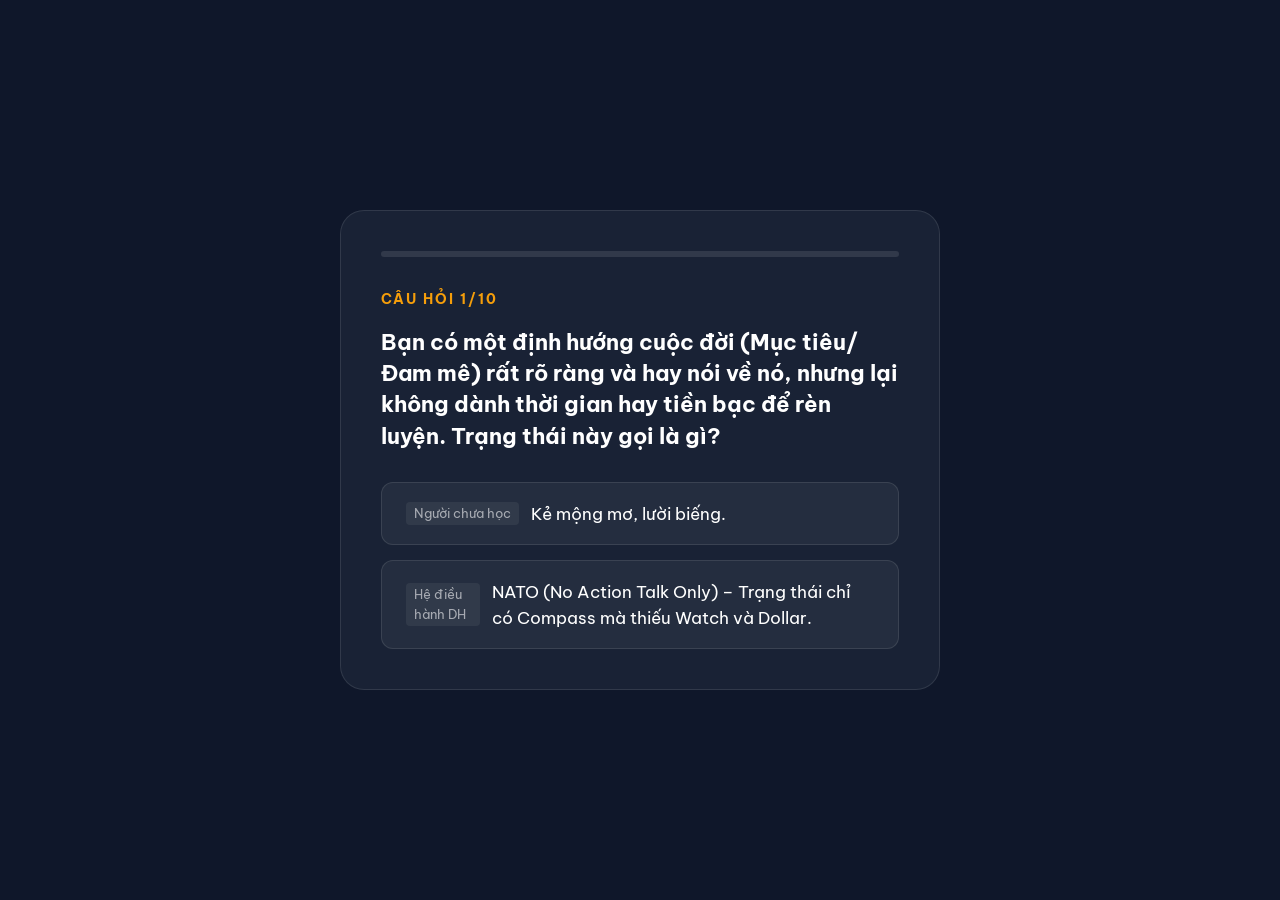
==== assessment.html @ 3941584c "Add stand-alone assessment page and keep landing page clean" ====
<!DOCTYPE html>
<html lang="vi">

<head>
    <meta charset="UTF-8" />
    <meta name="viewport" content="width=device-width, initial-scale=1.0" />
    <title>Đánh giá Hệ điều hành Hạnh phúc — Delivering Happiness</title>
    <link rel="preconnect" href="https://fonts.googleapis.com" />
    <link rel="preconnect" href="https://fonts.gstatic.com" crossorigin />
    <link href="https://fonts.googleapis.com/css2?family=Be+Vietnam+Pro:wght@300;400;600;700;800&display=swap"
        rel="stylesheet" />
    <link rel="stylesheet" href="styles.css" />
    <link rel="stylesheet" href="quiz.css?v=1.2" />
    <style>
        body {
            background: #0f172a;
            margin: 0;
            padding: 0;
            height: 100vh;
            display: flex;
            align-items: center;
            justify-content: center;
        }

        .quiz-overlay {
            position: relative;
            background: transparent;
            padding: 0;
        }

        .quiz-container {
            box-shadow: none;
        }
    </style>
</head>

<body>

    <div class="quiz-overlay" id="quizOverlay">
        <div class="quiz-container">
            <div class="quiz-progress">
                <div class="quiz-progress-bar" id="quizProgressBar"></div>
            </div>

            <div id="quizContent">
                <!-- Questions will be injected here -->
            </div>

            <div class="quiz-summary" id="quizSummary">
                <div class="quiz-score-circle">
                    <span id="finalScore">0/10</span>
                </div>
                <div class="summar-text">
                    <p>Nếu bạn thấy mình đang trả lời theo <strong>"Trực giác"</strong>, cuộc sống và công việc của bạn
                        có thể vẫn đang ổn, nhưng nó phụ thuộc nhiều vào CẢM XÚC và sự MAY MẮN.</p>
                    <p style="margin-top:15px">Tại DH Master Class, chúng tôi không dạy những triết lý sáo rỗng. Chúng
                        tôi cung cấp một <strong>Hệ điều hành nhận thức Hạnh phúc</strong> – với các công thức (Value
                        Formula), bộ công cụ (SBA, ABCDE, WOW Cards)... và các đòn bẩy tâm lý chuẩn xác. Khi bạn cài đặt
                        thành công hệ điều hành này, mọi nỗ lực của bạn (Watch & Dollar) sẽ luôn đi đúng hướng (Compass)
                        để tạo ra giá trị bền vững và Hạnh phúc tự thân trọn vẹn.</p>
                    <p style="margin-top:15px">Đừng để Hạnh phúc của bạn là một sự ngẫu nhiên. Hãy làm chủ nó bằng Hệ
                        thống tại DH Masterclass!</p>
                </div>
                <div class="summary-actions">
                    <a href="index.html" class="btn-primary"
                        style="text-decoration: none; background: rgba(255,255,255,0.1); color: white; border: 1px solid rgba(255,255,255,0.2); text-align: center;">Xem
                        thông tin chương trình</a>
                    <a href="https://docs.google.com/forms/d/e/1FAIpQLSeS5UR2RFwPXHfmdazBFn1YnhXywqGEFP7-2ZAJZJpLh7FCaQ/viewform"
                        target="_blank" class="btn-primary" style="text-decoration: none; text-align: center;">Đăng ký
                        ngay</a>
                </div>
            </div>
        </div>
    </div>

    <!-- Script logic assumes some CSS variables from styles.css like --warm-yellow -->
    <script src="quiz.js?v=1.2"></script>
</body>

</html>
---- styles.css ----
*,
*::before,
*::after {
  box-sizing: border-box;
  margin: 0;
  padding: 0;
}

:root {
  --warm-yellow: #f59e0b;
  --warm-orange: #ea580c;
  --warm-light: #fef3c7;
  --warm-cream: #fffbeb;
  --dark: #1c1917;
  --mid: #44403c;
  --light-text: #78716c;
  --white: #ffffff;
  --radius: 16px;
  --shadow: 0 4px 24px rgba(0, 0, 0, 0.08);
}

html {
  scroll-behavior: smooth;
}

body {
  font-family: 'Be Vietnam Pro', sans-serif;
  background: var(--warm-cream);
  color: var(--dark);
  line-height: 1.7;
}

/* ============ HERO ============ */
.hero {
  min-height: 100vh;
  background: linear-gradient(135deg, #1c1917 0%, #292524 50%, #3a2c1a 100%);
  display: flex;
  flex-direction: column;
  align-items: center;
  justify-content: center;
  text-align: center;
  padding: 2rem;
  position: relative;
  overflow: hidden;
}

.hero::before {
  content: '';
  position: absolute;
  width: 600px;
  height: 600px;
  background: radial-gradient(circle, rgba(245, 158, 11, 0.15) 0%, transparent 70%);
  top: 50%;
  left: 50%;
  transform: translate(-50%, -50%);
  pointer-events: none;
}

.hero-badge {
  background: rgba(245, 158, 11, 0.15);
  border: 1px solid rgba(245, 158, 11, 0.3);
  color: var(--warm-yellow);
  font-size: 0.8rem;
  font-weight: 700;
  letter-spacing: 0.15em;
  text-transform: uppercase;
  padding: 0.4rem 1.2rem;
  border-radius: 999px;
  margin-bottom: 1.5rem;
}

.hero-title {
  font-size: clamp(3rem, 10vw, 7rem);
  font-weight: 800;
  color: var(--white);
  line-height: 1.05;
  margin-bottom: 1.2rem;
  letter-spacing: -0.02em;
}

.hero-title .accent {
  background: linear-gradient(90deg, var(--warm-yellow), var(--warm-orange));
  -webkit-background-clip: text;
  -webkit-text-fill-color: transparent;
  background-clip: text;
}

.hero-sub {
  font-size: 1.1rem;
  color: rgba(255, 255, 255, 0.65);
  max-width: 540px;
  margin-bottom: 1.5rem;
}

.hero-meta {
  display: flex;
  gap: 0.8rem;
  flex-wrap: wrap;
  justify-content: center;
  color: rgba(255, 255, 255, 0.5);
  font-size: 0.9rem;
  margin-bottom: 2.5rem;
}

.btn-primary {
  background: linear-gradient(90deg, var(--warm-yellow), var(--warm-orange));
  color: var(--dark);
  font-weight: 700;
  font-size: 1rem;
  padding: 0.9rem 2.2rem;
  border-radius: 999px;
  text-decoration: none;
  transition: transform 0.2s, box-shadow 0.2s;
  box-shadow: 0 4px 20px rgba(245, 158, 11, 0.4);
}

.btn-primary:hover {
  transform: translateY(-2px);
  box-shadow: 0 8px 30px rgba(245, 158, 11, 0.5);
}

/* ============ SECTIONS ============ */
.section {
  padding: 5rem 1.5rem;
}

.section.overview {
  background: var(--warm-cream);
}

.section.topics {
  background: var(--warm-light);
}

.section.habits {
  background: var(--white);
}

.container {
  max-width: 960px;
  margin: 0 auto;
}

.section-title {
  font-size: clamp(1.8rem, 4vw, 2.5rem);
  font-weight: 800;
  color: var(--dark);
  text-align: center;
  margin-bottom: 0.5rem;
}

.section-sub {
  text-align: center;
  color: var(--light-text);
  margin-bottom: 2.5rem;
}

/* ============ OVERVIEW CARDS ============ */
.cards-grid {
  display: grid;
  grid-template-columns: repeat(auto-fit, minmax(200px, 1fr));
  gap: 1.2rem;
  margin-top: 2.5rem;
}

.card {
  background: var(--white);
  border-radius: var(--radius);
  padding: 1.6rem;
  box-shadow: var(--shadow);
  transition: transform 0.2s;
}

.card:hover {
  transform: translateY(-4px);
}

.card-icon {
  font-size: 2rem;
  margin-bottom: 0.8rem;
}

.card h3 {
  font-size: 1.05rem;
  font-weight: 700;
  margin-bottom: 0.5rem;
  color: var(--dark);
}

.card p {
  font-size: 0.9rem;
  color: var(--mid);
  line-height: 1.6;
}

/* ============ TOPICS ============ */
.topics-list {
  display: flex;
  flex-direction: column;
  gap: 0.8rem;
  margin-top: 2rem;
}

.topic-item {
  background: var(--white);
  border-radius: var(--radius);
  overflow: hidden;
  box-shadow: var(--shadow);
  cursor: pointer;
  transition: transform 0.15s;
}

.topic-item:hover {
  transform: translateX(4px);
}

.topic-header {
  display: flex;
  align-items: center;
  gap: 1rem;
  padding: 1.1rem 1.4rem;
  user-select: none;
}

.topic-num {
  width: 36px;
  height: 36px;
  border-radius: 50%;
  background: linear-gradient(135deg, var(--warm-yellow), var(--warm-orange));
  color: var(--dark);
  font-weight: 800;
  font-size: 0.85rem;
  display: flex;
  align-items: center;
  justify-content: center;
  flex-shrink: 0;
}

.topic-name {
  font-weight: 700;
  font-size: 1rem;
  flex: 1;
}

.topic-en {
  font-size: 0.8rem;
  color: var(--light-text);
  font-style: italic;
}

.topic-chevron {
  color: var(--light-text);
  font-size: 1.2rem;
  transition: transform 0.25s;
}

.topic-item.open .topic-chevron {
  transform: rotate(180deg);
}

.topic-body {
  max-height: 0;
  overflow: hidden;
  transition: max-height 0.35s ease;
  font-size: 0.92rem;
  color: var(--mid);
  padding: 0 1.4rem;
}

.topic-item.open .topic-body {
  max-height: 300px;
  padding-bottom: 1.2rem;
}

/* ============ HABITS ============ */
.habits-grid {
  display: flex;
  flex-direction: column;
  gap: 1.2rem;
  margin-top: 2.5rem;
}

.habit-item {
  display: flex;
  gap: 1.2rem;
  background: var(--warm-cream);
  border-radius: var(--radius);
  padding: 1.4rem;
  border-left: 4px solid var(--color, var(--warm-yellow));
}

.habit-num {
  width: 44px;
  height: 44px;
  border-radius: 50%;
  background: var(--color, var(--warm-yellow));
  color: white;
  font-weight: 800;
  font-size: 1.2rem;
  display: flex;
  align-items: center;
  justify-content: center;
  flex-shrink: 0;
}

.habit-body h3 {
  font-size: 1.1rem;
  font-weight: 700;
  margin-bottom: 0.4rem;
}

.habit-body p {
  font-size: 0.9rem;
  color: var(--mid);
  margin-bottom: 0.5rem;
}

.habit-body em {
  font-size: 0.82rem;
  color: var(--light-text);
}

/* ============ LEVERS ============ */
.levers-grid {
  display: grid;
  grid-template-columns: repeat(auto-fit, minmax(280px, 1fr));
  gap: 1.5rem;
  margin-top: 2.5rem;
}

.lever-card {
  background: var(--white);
  border-radius: var(--radius);
  padding: 2rem;
  box-shadow: var(--shadow);
  display: flex;
  flex-direction: column;
}

.lever-icon {
  width: 56px;
  height: 56px;
  border-radius: 12px;
  display: flex;
  align-items: center;
  justify-content: center;
  font-size: 1.8rem;
  color: white;
  margin-bottom: 1.5rem;
  box-shadow: 0 4px 12px rgba(0, 0, 0, 0.1);
}

.lever-card h3 {
  font-size: 1.2rem;
  font-weight: 700;
  margin-bottom: 0.3rem;
}

.lever-en {
  font-size: 0.85rem;
  color: var(--light-text);
  font-style: italic;
  margin-bottom: 1.2rem;
}

.lever-card ul {
  list-style: none;
  margin-bottom: 1.5rem;
  flex: 1;
}

.lever-card ul li {
  font-size: 0.9rem;
  color: var(--mid);
  margin-bottom: 0.6rem;
  padding-left: 1.4rem;
  position: relative;
}

.lever-card ul li::before {
  content: '•';
  color: var(--warm-yellow);
  position: absolute;
  left: 0;
  font-weight: bold;
}

.lever-habits {
  background: var(--warm-cream);
  padding: 0.8rem 1rem;
  border-radius: 8px;
  font-size: 0.85rem;
  color: var(--dark);
}

.levers-note {
  background: rgba(245, 158, 11, 0.1);
  border-left: 4px solid var(--warm-yellow);
  padding: 1.2rem;
  margin-top: 2rem;
  border-radius: 4px;
  font-size: 0.95rem;
  color: var(--dark);
}

/* ============ ARTIFACTS ============ */
.artifacts {
  background: var(--dark);
  color: var(--white);
}

.artifacts .section-title {
  color: var(--warm-light);
}

.artifacts .section-sub {
  color: rgba(255, 255, 255, 0.7);
}

.artifacts-note {
  margin-bottom: 2.5rem;
}

.artifact-tip {
  background: rgba(255, 255, 255, 0.05);
  border: 1px solid rgba(255, 255, 255, 0.1);
  padding: 1.5rem;
  border-radius: var(--radius);
  display: flex;
  gap: 1rem;
}

.tip-icon {
  font-size: 1.5rem;
}

.artifact-tip strong {
  color: var(--warm-yellow);
  display: block;
  margin-bottom: 0.5rem;
}

.artifact-tip ol {
  margin-left: 1.2rem;
  color: rgba(255, 255, 255, 0.8);
  font-size: 0.9rem;
}

.artifact-tip a {
  color: #60a5fa;
  text-decoration: none;
}

.artifacts-grid {
  display: grid;
  grid-template-columns: repeat(auto-fit, minmax(220px, 1fr));
  gap: 1.2rem;
}

.artifact-card {
  background: rgba(255, 255, 255, 0.05);
  border: 1px solid rgba(255, 255, 255, 0.1);
  border-radius: var(--radius);
  padding: 1.5rem;
  position: relative;
  overflow: hidden;
}

.artifact-icon {
  font-size: 2rem;
  margin-bottom: 1rem;
}

.artifact-card h3 {
  font-size: 1.1rem;
  margin-bottom: 0.5rem;
  color: var(--white);
}

.artifact-card p {
  font-size: 0.85rem;
  color: rgba(255, 255, 255, 0.6);
  margin-bottom: 1.5rem;
}

.artifact-status {
  display: inline-block;
  font-size: 0.75rem;
  padding: 0.3rem 0.8rem;
  border-radius: 99px;
  font-weight: 600;
}

.artifact-status.pending {
  background: rgba(245, 158, 11, 0.2);
  color: var(--warm-yellow);
}

/* ============ FOOTER ============ */
.footer {
  background: var(--dark);
  color: rgba(255, 255, 255, 0.7);
  text-align: center;
  padding: 2.5rem 1.5rem;
  font-size: 0.9rem;
}

/* ============ RESPONSIVE ============ */
@media (max-width: 600px) {
  .habit-item {
    flex-direction: column;
  }

  .habit-num {
    width: 36px;
    height: 36px;
    font-size: 1rem;
  }
}

/* ============ TOP NAV ============ */
.top-nav {
  position: absolute;
  top: 0; left: 0; right: 0;
  padding: 1rem 2rem;
  display: flex;
  justify-content: space-between;
  align-items: center;
  z-index: 100;
}

.nav-brand {
  display: flex;
  align-items: center;
  gap: 10px;
  text-decoration: none;
  font-weight: 700;
  color: var(--white);
}

.nav-logo {
  background: var(--warm-yellow);
  color: var(--dark);
  border-radius: 8px;
  width: 38px; height: 38px;
  display: flex; justify-content: center; align-items: center;
  font-size: 1.1rem;
  font-weight: 800;
  box-shadow: 0 4px 12px rgba(245, 158, 11, 0.3);
}

.btn-register-top {
  background: transparent;
  color: var(--white);
  border: 1px solid rgba(255, 255, 255, 0.4);
  padding: 0.6rem 1.2rem;
  border-radius: 99px;
  text-decoration: none;
  font-weight: 600;
  font-size: 0.9rem;
  transition: all 0.2s;
}

.btn-register-top:hover {
  background: var(--white);
  color: var(--dark);
}

/* ============ ARTIFACTS EXPANDED ============ */
.artifact-card.full-width {
  grid-column: 1 / -1;
  background: rgba(255, 255, 255, 0.08);
  border: 1px solid rgba(245, 158, 11, 0.2);
}

.audio-list {
  display: grid;
  grid-template-columns: repeat(auto-fit, minmax(280px, 1fr));
  gap: 1.2rem;
  margin-top: 1.5rem;
  text-align: left;
}

.audio-track {
  background: rgba(255, 255, 255, 0.03);
  padding: 1rem;
  border-radius: 12px;
  border: 1px solid rgba(255, 255, 255, 0.05);
  transition: background 0.2s;
}

.audio-track:hover {
  background: rgba(255, 255, 255, 0.06);
}

.track-title {
  display: block;
  font-size: 0.85rem;
  font-weight: 600;
  margin-bottom: 0.8rem;
  color: var(--warm-light);
}

.audio-track audio {
  width: 100%;
  height: 32px;
  filter: sepia(20%) saturate(70%) grayscale(50%);
}

.quiz-links {
  display: flex;
  flex-direction: column;
  gap: 0.8rem;
}

.btn-sm {
  display: block;
  width: 100%;
  padding: 0.6rem;
  background: rgba(255, 255, 255, 0.1);
  border: 1px solid rgba(255, 255, 255, 0.2);
  border-radius: 8px;
  text-decoration: none;
  font-size: 0.85rem;
  font-weight: 600;
  color: var(--white);
  text-align: center;
  transition: all 0.2s;
}

.btn-sm:hover {
  background: var(--warm-yellow);
  color: var(--dark);
  border-color: var(--warm-yellow);
}

.artifact-status.completed {
  background: rgba(16, 185, 129, 0.2);
  color: #34d399;
  text-decoration: none;
  margin-top: 1rem;
}

.artifact-status.completed:hover {
  background: rgba(16, 185, 129, 0.3);
}
---- quiz.css ----
/* Quiz Overlay Styling */
.quiz-overlay {
    position: fixed;
    top: 0;
    left: 0;
    width: 100%;
    height: 100%;
    background: #0f172a;
    /* Solid dark background to hide content initially */
    z-index: 9999;
    display: flex;
    align-items: center;
    justify-content: center;
    padding: 20px;
    font-family: 'Be Vietnam Pro', sans-serif;
    color: white;
    overflow-y: auto;
    opacity: 1;
    visibility: visible;
    transition: opacity 0.8s ease, visibility 0.8s;
}

.quiz-overlay.fade-out {
    opacity: 0;
    visibility: hidden;
}

.quiz-container {
    background: rgba(30, 41, 59, 0.7);
    backdrop-filter: blur(20px);
    -webkit-backdrop-filter: blur(20px);
    border: 1px solid rgba(255, 255, 255, 0.1);
    border-radius: 24px;
    padding: 40px;
    max-width: 600px;
    width: 100%;
    box-shadow: 0 25px 50px -12px rgba(0, 0, 0, 0.5);
    position: relative;
}

.quiz-progress {
    height: 6px;
    background: rgba(255, 255, 255, 0.1);
    border-radius: 3px;
    margin-bottom: 30px;
    overflow: hidden;
}

.quiz-progress-bar {
    height: 100%;
    background: var(--warm-yellow);
    width: 0%;
    transition: width 0.4s ease;
}

.quiz-question-tag {
    color: var(--warm-yellow);
    font-weight: 700;
    font-size: 0.9rem;
    text-transform: uppercase;
    letter-spacing: 2px;
    margin-bottom: 15px;
}

.quiz-question-text {
    font-size: 1.4rem;
    font-weight: 700;
    line-height: 1.4;
    margin-bottom: 30px;
}

.quiz-options {
    display: grid;
    gap: 15px;
}

.quiz-option {
    background: rgba(255, 255, 255, 0.05);
    border: 1px solid rgba(255, 255, 255, 0.1);
    padding: 18px 24px;
    border-radius: 12px;
    cursor: pointer;
    transition: all 0.3s ease;
    text-align: left;
    font-size: 1.05rem;
    line-height: 1.5;
    display: flex;
    align-items: center;
}

.quiz-option:hover {
    background: rgba(255, 255, 255, 0.1);
    border-color: rgba(255, 255, 255, 0.3);
    transform: translateY(-2px);
}

.quiz-option.correct {
    background: rgba(16, 185, 129, 0.2);
    border-color: #10b981;
}

.quiz-option.wrong {
    background: rgba(239, 68, 68, 0.2);
    border-color: #ef4444;
}

.quiz-feedback {
    margin-top: 25px;
    padding: 20px;
    border-radius: 12px;
    background: rgba(255, 255, 255, 0.03);
    border-left: 4px solid var(--warm-yellow);
    display: none;
    animation: slideUp 0.4s ease;
}

@keyframes slideUp {
    from {
        opacity: 0;
        transform: translateY(10px);
    }

    to {
        opacity: 1;
        transform: translateY(0);
    }
}

.quiz-feedback h4 {
    color: var(--warm-yellow);
    margin-bottom: 10px;
    font-size: 1rem;
}

.quiz-feedback p {
    font-size: 0.95rem;
    line-height: 1.6;
    margin: 0;
}

.btn-quiz-next {
    margin-top: 30px;
    width: 100%;
    padding: 16px;
    border-radius: 12px;
    background: var(--warm-yellow);
    color: #000;
    font-weight: 700;
    border: none;
    cursor: pointer;
    font-size: 1.1rem;
    display: none;
}

/* Summary Slide */
.quiz-summary {
    display: none;
    text-align: center;
}

.quiz-score-circle {
    width: 120px;
    height: 120px;
    border-radius: 50%;
    border: 6px solid var(--warm-yellow);
    display: flex;
    align-items: center;
    justify-content: center;
    font-size: 2.5rem;
    font-weight: 800;
    margin: 0 auto 30px;
    color: var(--warm-yellow);
}

.summar-text {
    font-size: 1.05rem;
    line-height: 1.8;
    color: rgba(255, 255, 255, 0.95);
    margin-bottom: 40px;
    text-align: justify;
    padding: 0 10px;
}

.summary-actions {
    display: flex;
    gap: 15px;
    flex-direction: column;
}

@media (min-width: 480px) {
    .summary-actions {
        flex-direction: row;
    }

    .summary-actions .btn-primary {
        flex: 1;
    }
}
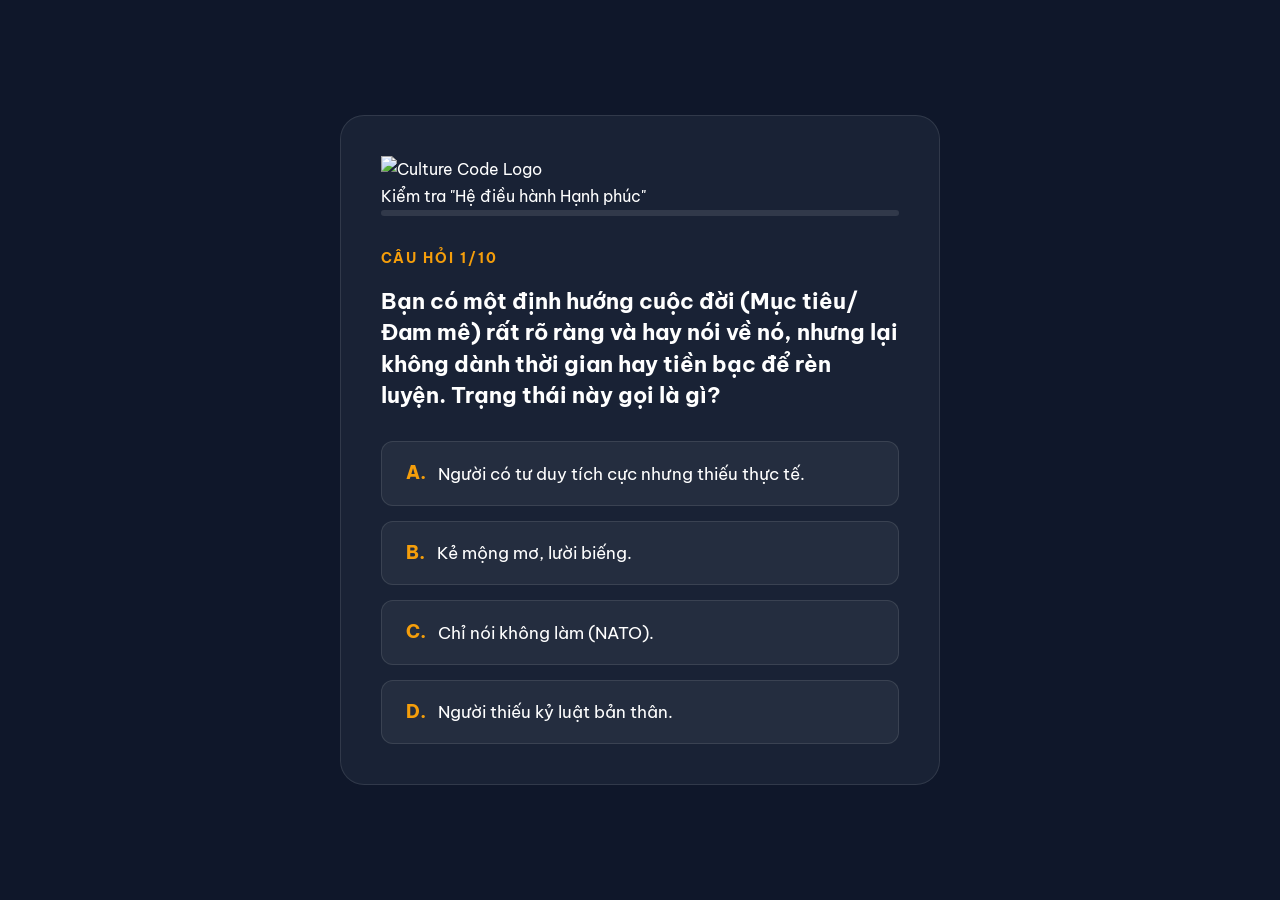
==== commit c6c0d52b: "Sync Multi-sheet tracking upgrade" ====
--- a/assessment.html
+++ b/assessment.html
@@ -38,6 +38,11 @@
 
     <div class="quiz-overlay" id="quizOverlay">
         <div class="quiz-container">
+            <div class="quiz-header">
+                <img src="data/logo.jpg" alt="Culture Code Logo" class="quiz-logo">
+                <div class="quiz-main-title">Kiểm tra "Hệ điều hành Hạnh phúc"</div>
+            </div>
+
             <div class="quiz-progress">
                 <div class="quiz-progress-bar" id="quizProgressBar"></div>
             </div>
@@ -74,7 +79,7 @@
     </div>
 
     <!-- Script logic assumes some CSS variables from styles.css like --warm-yellow -->
-    <script src="quiz.js?v=1.2"></script>
+    <script src="quiz.js?v=1.5"></script>
 </body>
 
 </html>
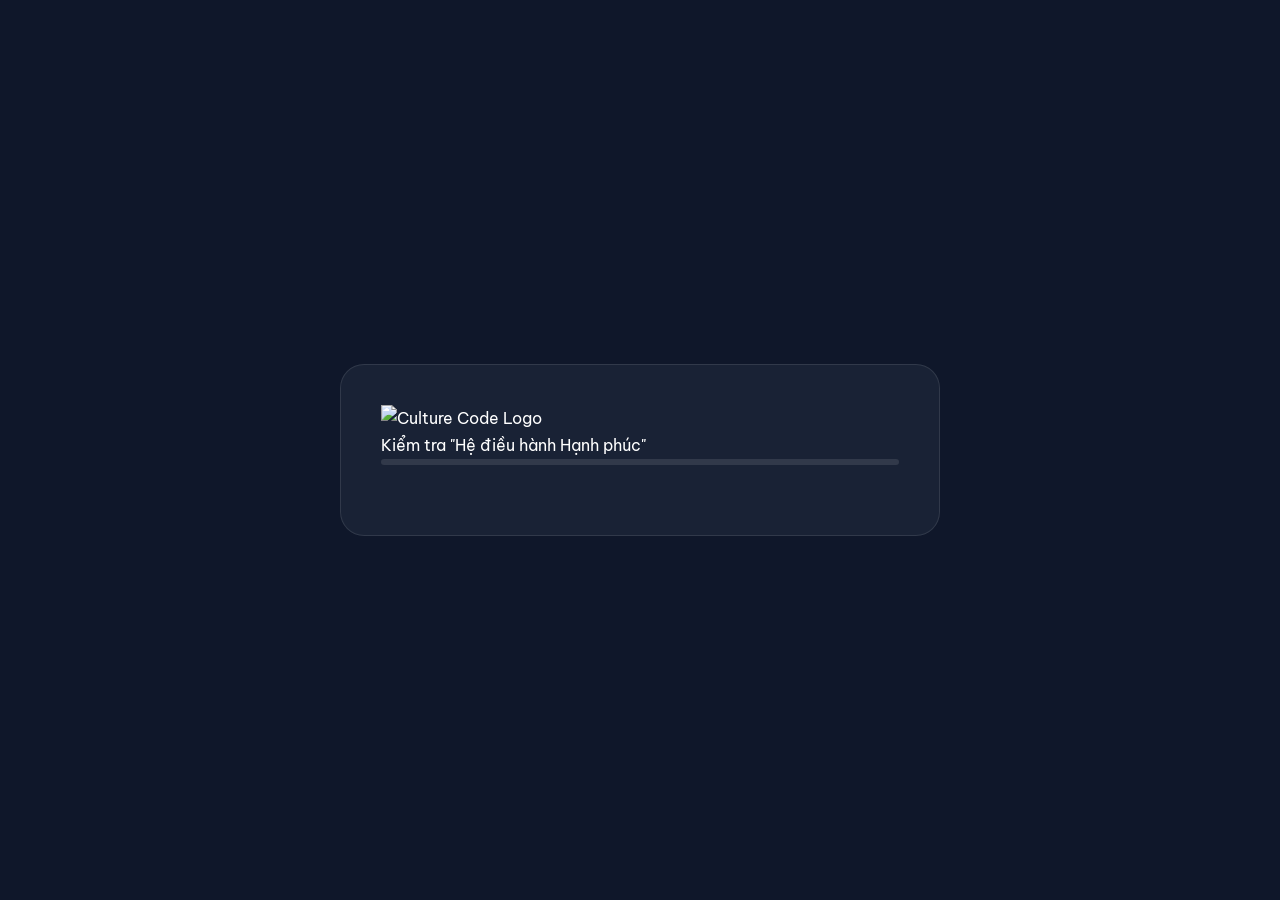
==== commit 94ac256e: "Sync unified analytics upgrade" ====
--- a/assessment.html
+++ b/assessment.html
@@ -79,7 +79,8 @@
     </div>
 
     <!-- Script logic assumes some CSS variables from styles.css like --warm-yellow -->
-    <script src="quiz.js?v=1.5"></script>
+    <script src="tracking.js?v=1.0"></script>
+    <script src="quiz.js?v=1.7"></script>
 </body>
 
 </html>
